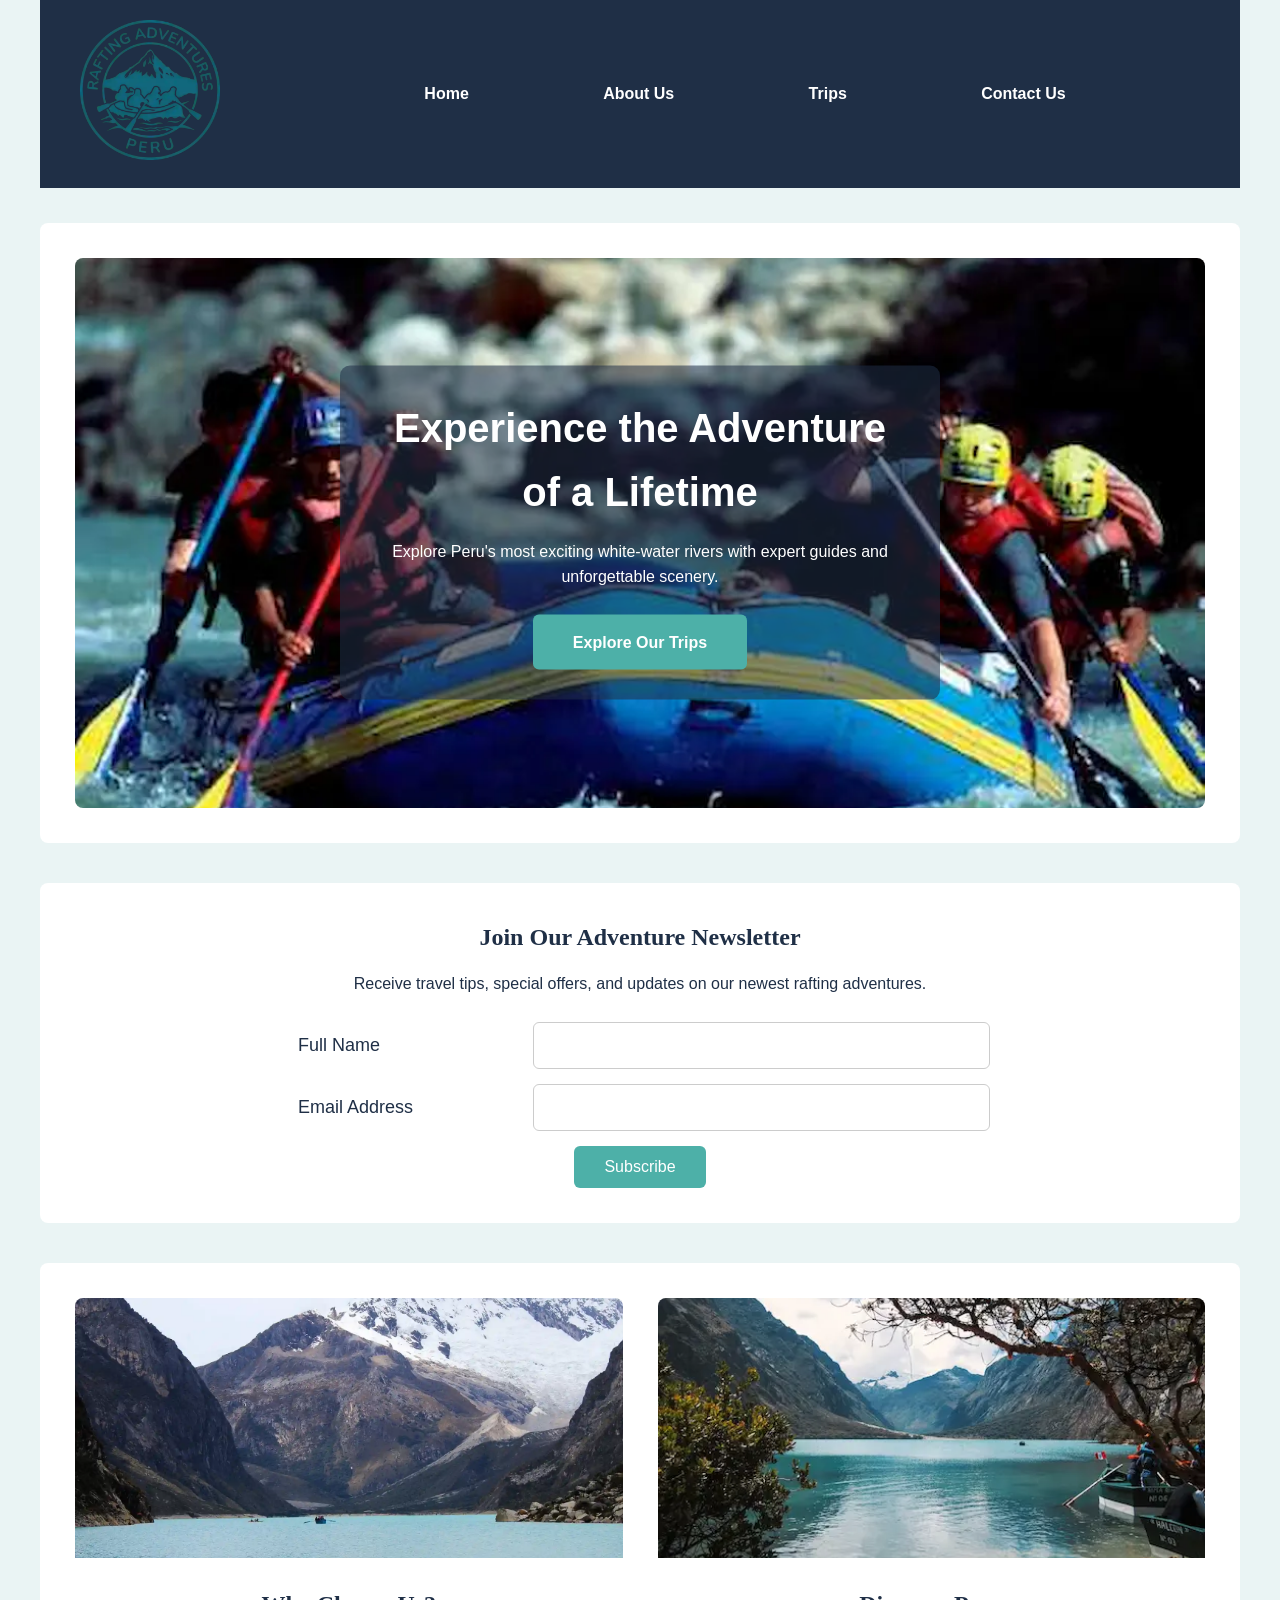
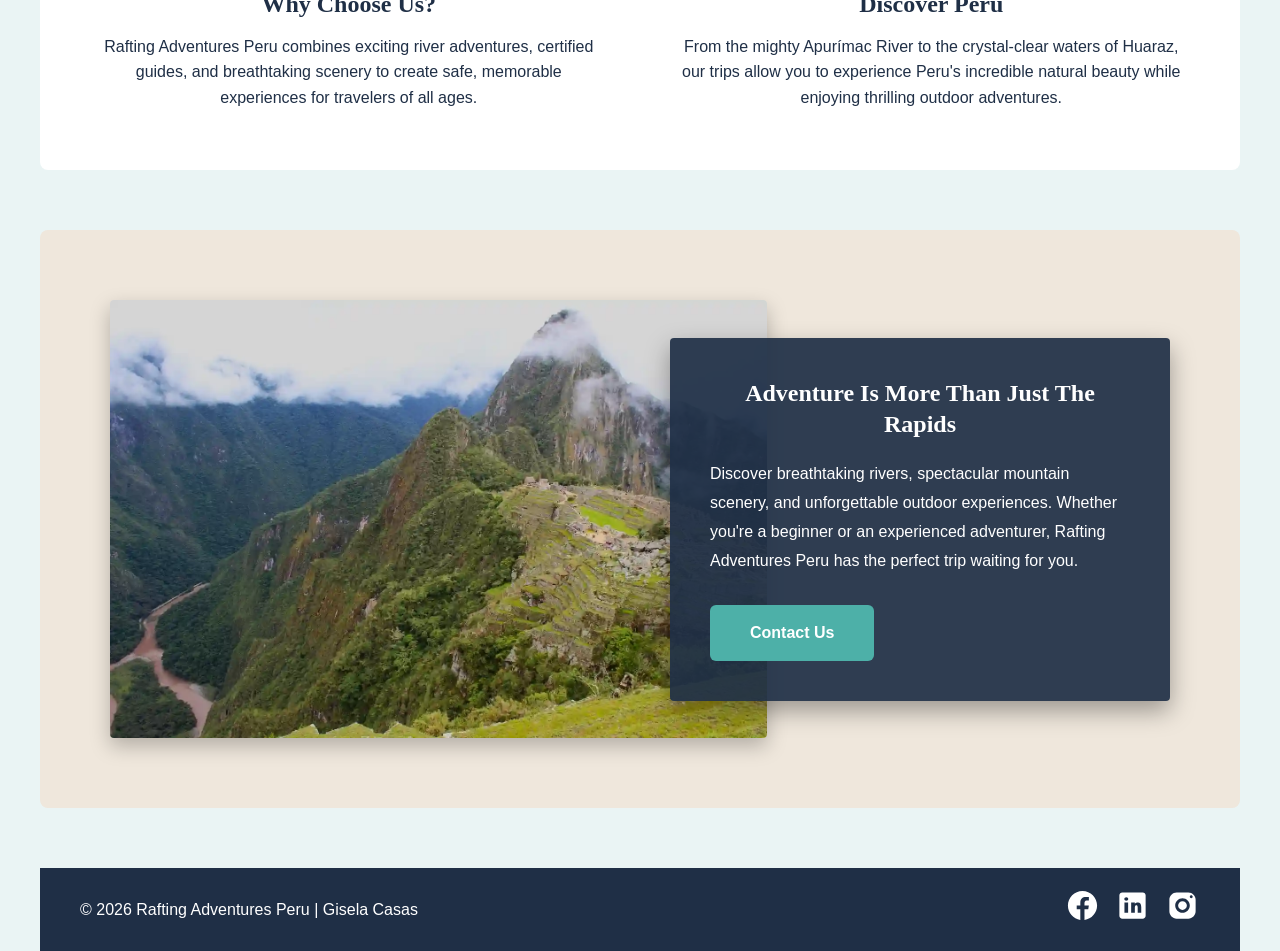
==== wwr/index.html @ 75c5b995 "Final Project Pass" ====
<!doctype html>
<html lang="en-US">

<head>
    <meta charset="utf-8">
    <meta name="viewport" content="width=device-width, initial-scale=1">
    <title>About Us Rafting Adventures Peru</title>
    <meta name="description"
      content="Welcome to Rafting Adventures Peru, your best destination for thrilling whitewater rafting adventures. Explore our trips and get in touch!" />
    <meta name="author" content="Gisela Casas">
    <link rel="stylesheet" href="styles/rafting.css">
</head>

<body>

    <header>
        <a href="index.html" class="home-link">
            <img src="images/rap-logo.webp" alt="Rafting Adventures Peru Logo" class="logo">
        </a>
        <nav>
            <a href="index.html">Home</a>
            <a href="about.html">About Us</a>
            <a href="trips.html">Trips</a>
            <a href="contact.html">Contact Us</a>
        </nav>
    </header>

    <main>
        <section class="home-hero">
            <img src="images/adventure1.webp"
              alt="Rafting group enjoying the the Santa River in Huaraz Peru">

            <div class="hero-message">
                <h1>Experience the Adventure of a Lifetime</h1>
                <p>Explore Peru's most exciting white-water rivers with expert guides and
                    unforgettable
                    scenery.</p>
                <a href="trips.html" class="cta-button">Explore Our Trips</a>
            </div>
        </section>

        <section class="newsletter">

            <h2>Join Our Adventure Newsletter</h2>

            <p>Receive travel tips, special offers, and updates on our newest rafting adventures.
            </p>

            <form>

                <label for="fullname">Full Name</label>
                <input type="text" id="fullname" name="fullname" required>

                <label for="newsletter-email">Email Address</label>
                <input type="email" id="newsletter-email" name="newsletter-email" required>

                <button type="submit">Subscribe</button>

            </form>

        </section>

        <section class="home-grid">

            <article>
                <img src="images/family-rafting.webp" alt="Family enjoying a rafting adventure">

                <h2>Why Choose Us?</h2>
                <p>
                    Rafting Adventures Peru combines exciting river adventures,
                    certified guides, and breathtaking scenery to create safe,
                    memorable experiences for travelers of all ages.
                </p>
            </article>

            <article>
                <img src="images/peru-landscape.webp" alt="Beautiful mountain river in Peru">

                <h2>Discover Peru</h2>

                <p>
                    From the mighty Apurímac River to the crystal-clear waters of
                    Huaraz, our trips allow you to experience Peru's incredible
                    natural beauty while enjoying thrilling outdoor adventures.
                </p>
            </article>

        </section>

        <section class="join-us">

            <div class="join-image">
                <img src="images/peru-valley.webp" alt="Beautiful mountain valley in Peru">
            </div>

            <div class="join-card">
                <h2>Adventure Is More Than Just The Rapids</h2>
                <p>
                    Discover breathtaking rivers, spectacular mountain scenery,
                    and unforgettable outdoor experiences. Whether you're a
                    beginner or an experienced adventurer, Rafting Adventures
                    Peru has the perfect trip waiting for you.
                </p>
                <a href="contact.html" class="cta-button">Contact Us</a>
            </div>

        </section>

    </main>

    <footer>
        <p>&copy; 2026 Rafting Adventures Peru | Gisela Casas</p>
        <nav class="socialmedia">
            <a href="https://facebook.com">
                <img src="images/facebook.svg" alt="Facebook Icon">
            </a>
            <a href="https://linkedin.com">
                <img src="images/linkedin.svg" alt="LinkedIn Icon">
            </a>
            <a href="https://instagram.com">
                <img src="images/instagram.svg" alt="Instagram Icon">
            </a>
        </nav>
    </footer>

</body>

</html>
---- wwr/styles/rafting.css ----
:root {
    --primary-color: #4db0a8;
    --secondary-color: #1F2F46;
    --accent1-color: #1F2F46;
    --accent2-color: #EAF4F4;
    --white: #FFFFFF;
    --heading-font: Georgia, "Times New Roman", serif;
    --body-font: Arial, Helvetica, sans-serif;
    --page-width: 1200px;
    --hero-overlay: rgba(22, 66, 91, 0.85);
    --article-bg: rgba(255, 255, 255, 0.90);
}

/* ===========================================
   HOME PAGE
=========================================== */

/* Hero */

.home-hero {
    position: relative;
    margin-bottom: 40px;
}

.home-hero img {
    width: 100%;
    height: 550px;
    object-fit: cover;
    display: block;
    border-radius: 8px;
}

.hero-message {
    position: absolute;
    top: 50%;
    left: 50%;
    transform: translate(-50%, -50%);
    background: rgba(31, 47, 70, .55);
    color: var(--white);
    padding: 30px;
    text-align: center;
    border-radius: 10px;
    max-width: 650px;
}

.hero-message h1 {
    position: static;
    background: none;
    padding: 0;
    margin-bottom: 15px;
    color: var(--white);
    font-size: 2.5rem;
}

.hero-message p {
    margin-bottom: 25px;
}

/* Call to Action */

.cta-button {
    display: inline-block;
    background-color: var(--primary-color);
    color: var(--white);
    padding: 14px 28px;
    text-decoration: none;
    border-radius: 6px;
    font-weight: bold;
    transition: .3s;
}

.cta-button:hover {
    background: var(--accent1-color);
}

/* Newsletter */

.newsletter {
    background: var(--white);
    padding: 35px;
    border-radius: 8px;
    margin-bottom: 40px;
}

.newsletter h2 {
    margin-bottom: 15px;
}

.newsletter p {
    text-align: center;
    margin-bottom: 25px;
}

.newsletter form {
    display: grid;
    grid-template-columns: 1fr 2fr;
    gap: 15px;
    align-items: center;
    max-width: 700px;
    margin: auto;
}

.newsletter input {
    padding: 12px;
    border: 1px solid #ccc;
    border-radius: 6px;
}

.newsletter button {
    grid-column: 1 / 3;
    justify-self: center;
    background: var(--primary-color);
    color: var(--white);
    padding: 12px 30px;
    border: none;
    border-radius: 6px;
    cursor: pointer;
    font-size: 1rem;
}

.newsletter button:hover {
    background: var(--accent1-color);
}

/* Home Grid */

.home-grid {
    display: grid;
    grid-template-columns: repeat(2, 1fr);
    gap: 35px;
    margin-bottom: 40px;
}

.home-grid article {
    background: var(--white);
    border-radius: 8px;
    overflow: hidden;
    text-align: center;
}

.home-grid img {
    width: 100%;
    height: 260px;
    object-fit: cover;
}

.home-grid h2 {
    margin: 20px 0 10px;
}

.home-grid p {
    padding: 0 20px 25px;
}

/* Join Us section */
.join-us {
    position: relative;
    display: flex;
    align-items: center;
    justify-content: flex-start;
    background: #efe7dc;
    padding: 70px;
    margin: 60px 0;
    overflow: visible;
}

.join-image {
    width: 62%;
}

.join-image img {
    width: 100%;
    display: block;
    border-radius: 4px;
    box-shadow: 0 8px 20px rgba(0, 0, 0, .25);
}

.join-card {
    position: absolute;
    right: 70px;
    width: 500px;
    background: rgba(31, 47, 70, .92);
    color: white;
    padding: 40px;
    border-radius: 4px;
    box-shadow: 0 10px 25px rgba(0, 0, 0, .35);
}

.join-card h2 {
    color: white;
    margin-bottom: 20px;
    line-height: 1.3;
}

.join-card p {
    margin-bottom: 30px;
    line-height: 1.8;
}

.cta-button {
    display: inline-block;
    padding: 15px 40px;
    background: var(--primary-color);
    color: white;
    text-decoration: none;
    border-radius: 6px;
    font-weight: bold;
}

.cta-button:hover {
    background: var(--accent1-color);
}

/* END OF HOME PAGE */

* {
    margin: 0;
    padding: 0;
    box-sizing: border-box;
}

body {
    font-family: var(--body-font);
    color: var(--accent1-color);
    background-color: var(--accent2-color);
    line-height: 1.6;
}

header,
main,
footer {
    max-width: var(--page-width);
    margin: 0 auto;
}

/*Header*/

header {
    display: grid;
    grid-template-columns: 180px 1fr;
    align-items: center;
    background-color: var(--secondary-color);
    padding: 20px 40px;
    gap: 30px;
}

/* Logo */

.logo {
    width: 140px;
    height: auto;
}

/* Navigation */

nav {
    display: flex;
    justify-content: space-evenly;
    align-items: center;
}

nav a {
    color: var(--white);
    text-decoration: none;
    font-weight: bold;
    transition: color .3s;
}

nav a:hover {
    color: var(--primary-color);
}

.hero {
    position: relative;
}

.hero img {
    display: block;
    width: 100%;
    height: auto;
}

/* Company Name */

.hero h1 {
    position: absolute;
    top: 30px;
    left: 0;
    width: 100%;
    text-align: center;
    padding: 18px;
    background-color: var(--hero-overlay);
    color: var(--white);
    font-size: 2.4rem;
}

/* Mission Box */

.hero article {
    position: absolute;
    bottom: 35px;
    left: 40px;
    right: 40px;
    background-color: var(--article-bg);
    padding: 20px;
    border-radius: 8px;
}

/* Happy Client */

.hero article img {
    float: right;
    width: 170px;
    margin-left: 20px;
    border-radius: 8px;
}

/* Headings*/

h2 {
    font-family: var(--heading-font);
    color: var(--accent1-color);
    text-align: center;
    margin-bottom: 20px;
}

/* Sections */

section {
    background: var(--white);
    margin: 35px 0;
    padding: 35px;
    border-radius: 8px;
}

/* History Section*/
.history {
    display: grid;
    grid-template-columns: 1fr 220px 1fr;
    gap: 30px;
    align-items: center;
}

.history h2 {
    grid-column: 1 / 4;
    text-align: center;
}

.history img {
    width: 100%;
    border-radius: 8px;
}

/* Adventure Section*/

.adventure-gallery {
    display: flex;
    justify-content: space-between;
    gap: 20px;
    margin-top: 25px;
}

.adventure-gallery figure {
    flex: 1;
    text-align: center;
}

.adventure-gallery img {
    width: 100%;
    height: 140px;
    object-fit: cover;
    border-radius: 8px;
}

.adventure-gallery figcaption {
    margin-top: 10px;
    font-weight: bold;
    color: var(--secondary-color);
}

/* Footer */

footer {
    display: flex;
    justify-content: space-between;
    align-items: center;
    background-color: var(--secondary-color);
    color: var(--white);
    padding: 20px 40px;
}

/* Social media icons*/

.socialmedia {
    display: flex;
    gap: 15px;
}

.socialmedia a {
    text-decoration: none;
}

.socialmedia img {
    width: 35px;
    height: auto;

    transition: transform .3s;
}

.socialmedia img:hover {
    transform: scale(1.15);
}

/* Contact Us Page */

.contact-page {
    display: grid;
    grid-template-columns: 1fr 1fr;
    gap: 2rem;
}

.contact-info {
    grid-column: 1 / -1;
    text-align: center;
}

/* contact us form formatting begin */
.contact-form {
    grid-column: 2;
    grid-row: 2;
    display: grid;
    grid-template-columns: 1fr 4fr;
    gap: 1rem;
    align-items: center;
}

.purpose {
    grid-column: 1 / -1;
    display: grid;
    grid-template-columns: 1fr 4fr;
    gap: 1rem;
    align-items: center;
}

.purpose p {
    margin: 0;
    padding: 0;
    grid-column: 1;
    justify-self: start;
}

.purpose fieldset {
    grid-column: 2;
    display: grid;
    grid-template-columns: 1.25rem auto;
    gap: .5rem .25rem;
    border: none;
}

.full-w {
    grid-column: 1 / -1;
    display: flex;
    flex-direction: column;
}

.subscribe {
    grid-column: 1 / -1;
    display: flex;
    align-items: center;
    gap: .5rem;
}

.btn {
    background-color: var(--primary-color);
    color: var(--white);
    border: none;
    padding: 1rem 2rem;
    cursor: pointer;
}

.btn:hover {
    background-color: var(--accent1-color);
    color: var(--white);
}

.btn-submit {
    grid-column: 1 / -1;
    font-size: 1.25rem;
    font-weight: bold;
    width: 100%;
    border-radius: 10px;
}

.employees {
    grid-column: 1/3;
    grid-row: 3;
    display: grid;
    grid-template-columns: repeat(3, 1fr);
    gap: 3rem;
}

.employees figure {
    width: 200px;
    justify-self: center;
}

.employees img {
    width: 200px;
    height: 200px;
    object-fit: cover;
}

.employees h2 {
    grid-column: 1 / -1;
    justify-self: center;
}

.employees figcaption {
    text-align: center;
    margin-top: .5rem;
}

input,
label,
textarea,
select {
    font-size: 18px;
    width: 100%;
    padding: 0.5rem;
    border-radius: 6px;
}

input[type="checkbox"] {
    width: 1rem;
    height: 1rem;
    align-self: center;
    margin: 1rem 0;
}

/* ======================================
   Trips Page
====================================== */

.trips-hero {
    position: relative;
    margin-bottom: 50px;
}

.trips-hero img {
    width: 100%;
    height: 450px;
    object-fit: cover;
    display: block;
}

.trips-hero h1 {
    position: absolute;
    top: 40%;
    left: 50%;
    transform: translate(-50%, -50%);
    color: var(--white);
    background: rgba(31, 47, 70, .75);
    padding: 20px 40px;
    border-radius: 8px;
}

.trip-cta {
    text-align: center;
    background: var(--white);
    padding: 40px;
    border-radius: 8px;
    margin-bottom: 50px;
}

.trip-cta p {
    max-width: 700px;
    margin: 20px auto 30px;
}

.trip-grid {
    display: grid;
    grid-template-columns: repeat(3, 1fr);
    gap: 30px;
    margin-bottom: 60px;
}

.trip-card {
    background: var(--white);
    border-radius: 8px;
    overflow: hidden;
    box-shadow: 0 4px 12px rgba(0, 0, 0, .15);
}

.trip-card img {
    width: 100%;
    height: 220px;
    object-fit: cover;
}

.trip-card h3 {
    color: var(--accent1-color);
    text-align: center;
    margin: 20px 0 10px;
}

.trip-card p {
    padding: 0 20px 25px;
}

.trip-table {
    background: var(--white);
    padding: 40px;
    border-radius: 8px;
    margin-bottom: 50px;
}

.trip-table table {
    width: 100%;
    border-collapse: collapse;
}

.trip-table th,
.trip-table td {
    border: 1px solid #ccc;
    padding: 15px;
    text-align: center;
}

.trip-table th {
    background: var(--secondary-color);
    color: var(--white);
}

.trip-table tbody tr:nth-child(even) {
    background: var(--accent2-color);
}
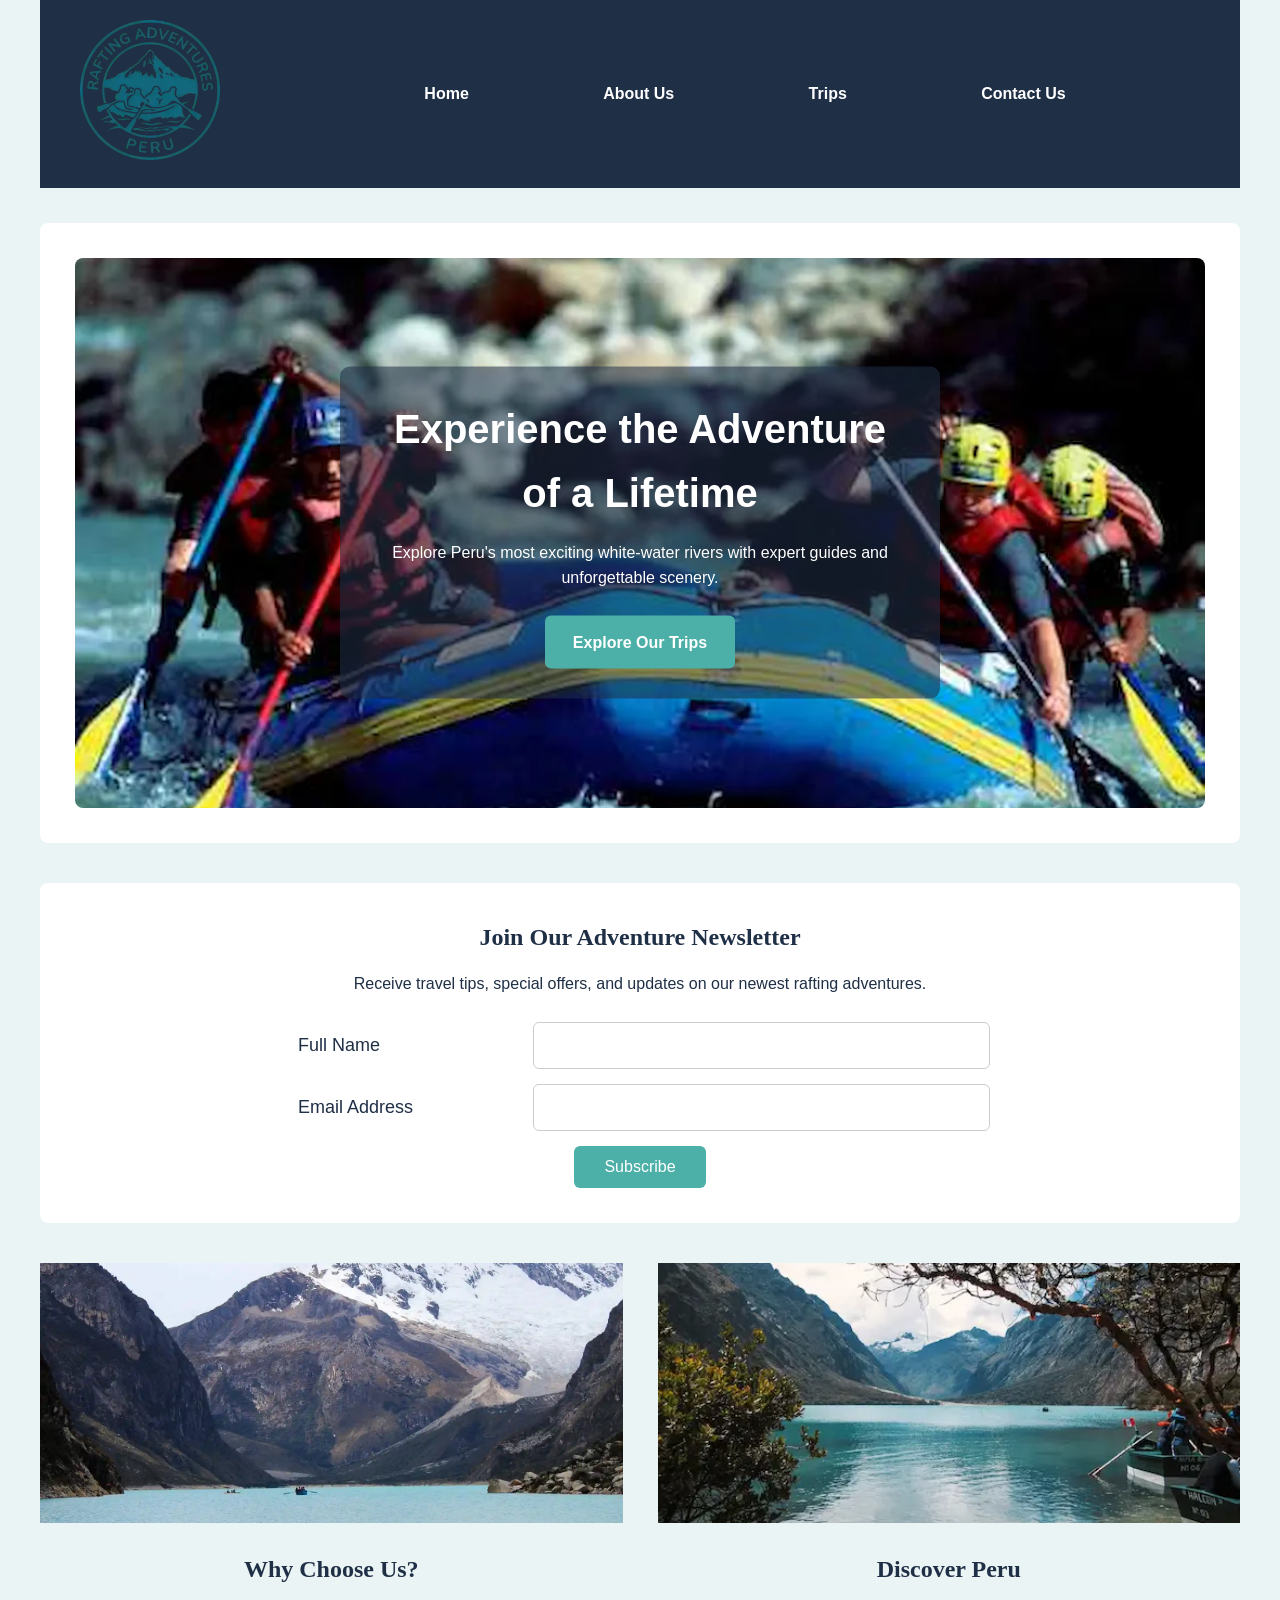
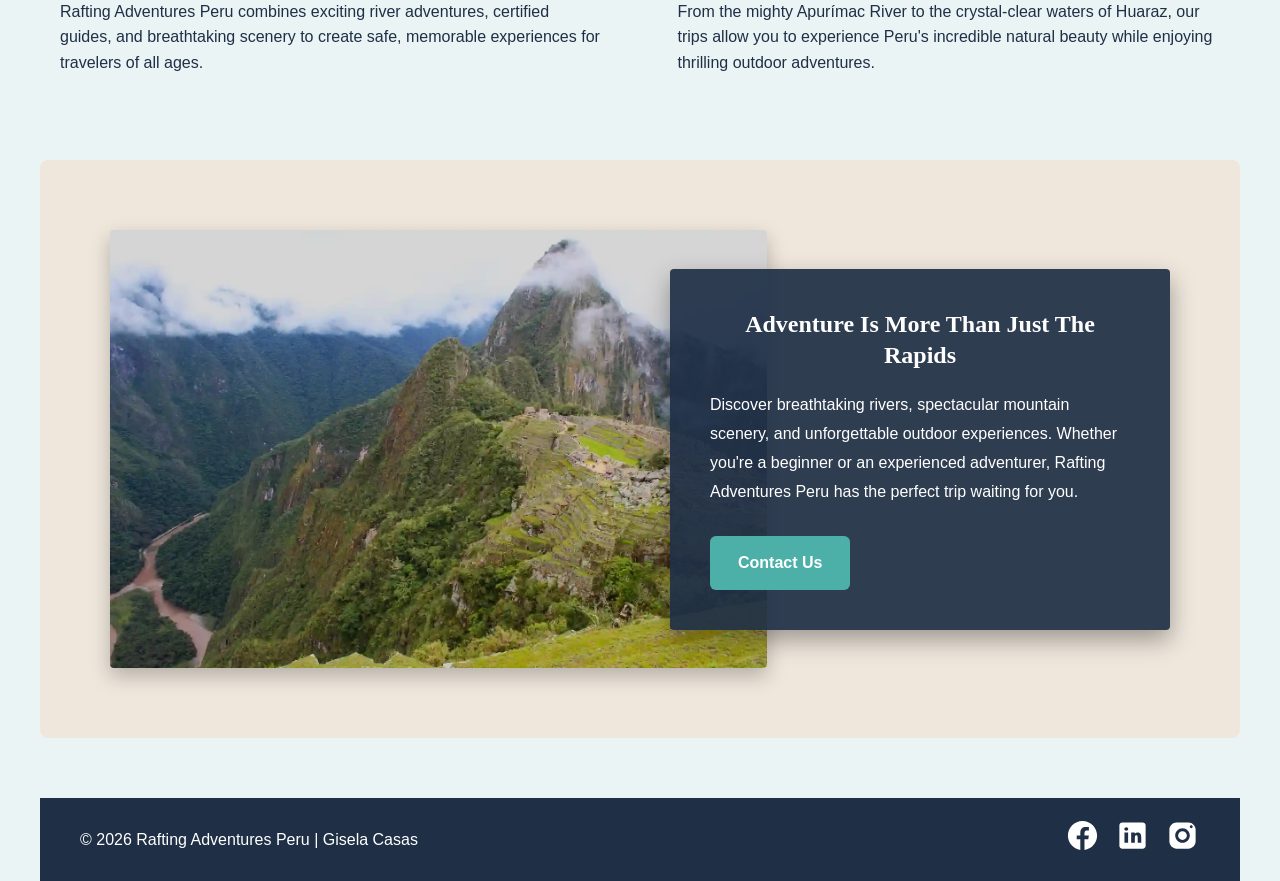
==== commit f9214486: "Final Rafting site passing" ====
--- a/wwr/index.html
+++ b/wwr/index.html
@@ -6,7 +6,7 @@
     <meta name="viewport" content="width=device-width, initial-scale=1">
     <title>About Us Rafting Adventures Peru</title>
     <meta name="description"
-      content="Welcome to Rafting Adventures Peru, your best destination for thrilling whitewater rafting adventures. Explore our trips and get in touch!" />
+      content="Welcome to Rafting Adventures Peru, your best destination for thrilling whitewater rafting adventures. Explore our trips and get in touch!">
     <meta name="author" content="Gisela Casas">
     <link rel="stylesheet" href="styles/rafting.css">
 </head>
@@ -60,9 +60,9 @@
 
         </section>
 
-        <section class="home-grid">
+        <div class="home-grid">
 
-            <article>
+            <div class="grid-item">
                 <img src="images/family-rafting.webp" alt="Family enjoying a rafting adventure">
 
                 <h2>Why Choose Us?</h2>
@@ -71,9 +71,9 @@
                     certified guides, and breathtaking scenery to create safe,
                     memorable experiences for travelers of all ages.
                 </p>
-            </article>
+            </div>
 
-            <article>
+            <div class="grid-item">
                 <img src="images/peru-landscape.webp" alt="Beautiful mountain river in Peru">
 
                 <h2>Discover Peru</h2>
@@ -83,9 +83,9 @@
                     Huaraz, our trips allow you to experience Peru's incredible
                     natural beauty while enjoying thrilling outdoor adventures.
                 </p>
-            </article>
+            </div>
 
-        </section>
+        </div>
 
         <section class="join-us">
 
--- a/wwr/styles/rafting.css
+++ b/wwr/styles/rafting.css
@@ -11,6 +11,64 @@
     --article-bg: rgba(255, 255, 255, 0.90);
 }
 
+/* ====== Header All Pages ======= */
+* {
+    margin: 0;
+    padding: 0;
+    box-sizing: border-box;
+}
+
+body {
+    font-family: var(--body-font);
+    color: var(--accent1-color);
+    background-color: var(--accent2-color);
+    line-height: 1.6;
+}
+
+header,
+main,
+footer {
+    max-width: var(--page-width);
+    margin: 0 auto;
+}
+
+/*Header*/
+
+header {
+    display: grid;
+    grid-template-columns: 180px 1fr;
+    align-items: center;
+    background-color: var(--secondary-color);
+    padding: 20px 40px;
+    gap: 30px;
+}
+
+/* Logo */
+
+.logo {
+    width: 140px;
+    height: auto;
+}
+
+/* Navigation */
+
+nav {
+    display: flex;
+    justify-content: space-evenly;
+    align-items: center;
+}
+
+nav a {
+    color: var(--white);
+    text-decoration: none;
+    font-weight: bold;
+    transition: color .3s;
+}
+
+nav a:hover {
+    color: var(--primary-color);
+}
+
 /* ===========================================
    HOME PAGE
 =========================================== */
@@ -180,14 +238,14 @@
     right: 70px;
     width: 500px;
     background: rgba(31, 47, 70, .92);
-    color: white;
+    color: var(--white);
     padding: 40px;
     border-radius: 4px;
     box-shadow: 0 10px 25px rgba(0, 0, 0, .35);
 }
 
 .join-card h2 {
-    color: white;
+    color: var(--white);
     margin-bottom: 20px;
     line-height: 1.3;
 }
@@ -197,78 +255,9 @@
     line-height: 1.8;
 }
 
-.cta-button {
-    display: inline-block;
-    padding: 15px 40px;
-    background: var(--primary-color);
-    color: white;
-    text-decoration: none;
-    border-radius: 6px;
-    font-weight: bold;
-}
-
-.cta-button:hover {
-    background: var(--accent1-color);
-}
-
-/* END OF HOME PAGE */
-
-* {
-    margin: 0;
-    padding: 0;
-    box-sizing: border-box;
-}
-
-body {
-    font-family: var(--body-font);
-    color: var(--accent1-color);
-    background-color: var(--accent2-color);
-    line-height: 1.6;
-}
-
-header,
-main,
-footer {
-    max-width: var(--page-width);
-    margin: 0 auto;
-}
-
-/*Header*/
-
-header {
-    display: grid;
-    grid-template-columns: 180px 1fr;
-    align-items: center;
-    background-color: var(--secondary-color);
-    padding: 20px 40px;
-    gap: 30px;
-}
-
-/* Logo */
-
-.logo {
-    width: 140px;
-    height: auto;
-}
-
-/* Navigation */
-
-nav {
-    display: flex;
-    justify-content: space-evenly;
-    align-items: center;
-}
-
-nav a {
-    color: var(--white);
-    text-decoration: none;
-    font-weight: bold;
-    transition: color .3s;
-}
-
-nav a:hover {
-    color: var(--primary-color);
-}
+/* ======================================
+  ABOUT US PAGE
+====================================== */
 
 .hero {
     position: relative;
@@ -378,40 +367,9 @@
     color: var(--secondary-color);
 }
 
-/* Footer */
-
-footer {
-    display: flex;
-    justify-content: space-between;
-    align-items: center;
-    background-color: var(--secondary-color);
-    color: var(--white);
-    padding: 20px 40px;
-}
-
-/* Social media icons*/
-
-.socialmedia {
-    display: flex;
-    gap: 15px;
-}
-
-.socialmedia a {
-    text-decoration: none;
-}
-
-.socialmedia img {
-    width: 35px;
-    height: auto;
-
-    transition: transform .3s;
-}
-
-.socialmedia img:hover {
-    transform: scale(1.15);
-}
-
-/* Contact Us Page */
+/* ======================================
+   CONTACT US PAGE
+====================================== */
 
 .contact-page {
     display: grid;
@@ -476,6 +434,7 @@
     border: none;
     padding: 1rem 2rem;
     cursor: pointer;
+
 }
 
 .btn:hover {
@@ -538,7 +497,7 @@
 }
 
 /* ======================================
-   Trips Page
+   TRIPS PAGE
 ====================================== */
 
 .trips-hero {
@@ -633,4 +592,37 @@
 
 .trip-table tbody tr:nth-child(even) {
     background: var(--accent2-color);
+}
+
+/* ====== Footer All pages ======= */
+
+footer {
+    display: flex;
+    justify-content: space-between;
+    align-items: center;
+    background-color: var(--secondary-color);
+    color: var(--white);
+    padding: 20px 40px;
+}
+
+/* Social media icons*/
+
+.socialmedia {
+    display: flex;
+    gap: 15px;
+}
+
+.socialmedia a {
+    text-decoration: none;
+}
+
+.socialmedia img {
+    width: 35px;
+    height: auto;
+
+    transition: transform .3s;
+}
+
+.socialmedia img:hover {
+    transform: scale(1.15);
 }
